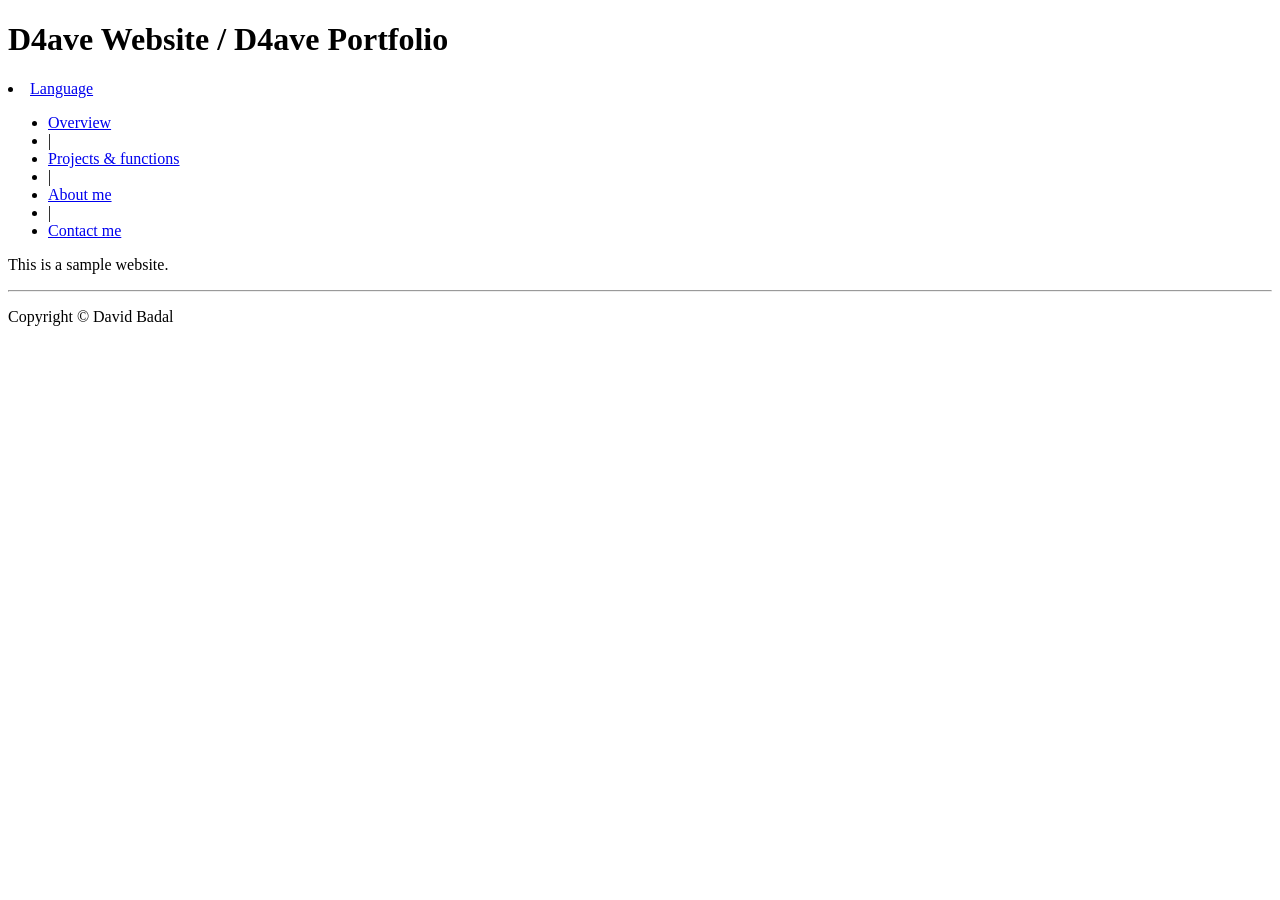
==== index.html @ 88683d94 "update update 09/06/23" ====
<!DOCTYPE html>
<html>
<head>
  <title>D4ave Website</title>
  <!---->
  <link rel="stylesheet" type="text/css" href="css/style.css">

  <script>
    /*
//Safe copy
    document.addEventListener("DOMContentLoaded", function() {
      var currentlyDisplayed = null;
      document.querySelectorAll('.nav-link').forEach(function(link) {
        link.addEventListener('click', function() {
          document.querySelectorAll('.nav-link').forEach(function(link) {
            link.classList.remove('selected');
          });
          link.classList.add('selected');
        });
      });
//safe copy
      */

/*
//////////// It half works
document.addEventListener("DOMContentLoaded", function() {
      var currentlyDisplayed = null;
      document.querySelectorAll('.nav-link').forEach(function(link) {
        link.addEventListener('click', function() {
          document.querySelectorAll('.nav-link').forEach(function(link) {
            link.classList.remove('selected');
          });
          link.classList.add('selected');
            link.addEventListener('click', function() {
            document.querySelectorAll('.nav-link').forEach(function(link) {
              link.classList.remove('selected');
                link.addEventListener('click', function() {
                  document.querySelectorAll('.nav-link').forEach(function(link) {
                    link.classList.remove('selected');
                  });
                  link.classList.add('selected');
                });
            });
          });
        });
      });
////////// It half works
*/


///////////////It's gonna work right?
document.addEventListener("DOMContentLoaded", function() {
      var currentlyDisplayed = null;
      document.querySelectorAll('.nav-link').forEach(function(link) {
        link.addEventListener('click', function() {
          document.querySelectorAll('.nav-link').forEach(function(link) {
            link.classList.remove('selected');
          });
          link.classList.add('selected');
            link.addEventListener('click', function() {
            document.querySelectorAll('.nav-link').forEach(function(link) {
              link.classList.remove('selected');
                link.addEventListener('click', function() {
                  document.querySelectorAll('.nav-link').forEach(function(link) {
                    link.classList.remove('selected');
                  });
                  link.classList.add('selected');
                    link.addEventListener('click', function() {
                    document.querySelectorAll('.nav-link').forEach(function(link) {
                      link.classList.remove('selected');
                        link.addEventListener('click', function() {
                          document.querySelectorAll('.nav-link').forEach(function(link) {
                            link.classList.remove('selected');
                              link.addEventListener('click', function() {
                                document.querySelectorAll('.nav-link').forEach(function(link) {
                                  link.classList.remove('selected');
                                });
                                //link.classList.add('selected');
                              });
                          });
                        });
                    });
                  });
              });
            });
          });
        });
      });
///////////////It's gonna work right?


      document.getElementById("language-link").addEventListener("click", function(event) {
        event.preventDefault();
        if (currentlyDisplayed === "language") {
          document.getElementById("language").style.display = "none";
          currentlyDisplayed = null;
        } else {
          document.getElementById("language").style.display = "block";
          /*
          document.getElementById("overview").style.display = "none";
          document.getElementById("projects").style.display = "none";
          document.getElementById("about").style.display = "none";
          document.getElementById("contact").style.display = "none";
          */
          currentlyDisplayed = "language";
        }
      });
      document.getElementById("overview-link").addEventListener("click", function(event) {
        event.preventDefault();
        if (currentlyDisplayed === "overview") {
          document.getElementById("overview").style.display = "none";
          currentlyDisplayed = null;
        } else {
          document.getElementById("language").style.display = "none";
          document.getElementById("overview").style.display = "block";
          document.getElementById("projects").style.display = "none";
          document.getElementById("about").style.display = "none";
          document.getElementById("contact").style.display = "none";
          currentlyDisplayed = "overview";
        }
      });
      document.getElementById("projects-link").addEventListener("click", function(event) {
        event.preventDefault();
        if (currentlyDisplayed === "projects") {
          document.getElementById("projects").style.display = "none";
          currentlyDisplayed = null;
        } else {
          document.getElementById("language").style.display = "none";
          document.getElementById("overview").style.display = "none";
          document.getElementById("projects").style.display = "block";
          document.getElementById("about").style.display = "none";
          document.getElementById("contact").style.display = "none";
          currentlyDisplayed = "projects";
        }
      });
      document.getElementById("about-link").addEventListener("click", function(event) {
        event.preventDefault();
        if (currentlyDisplayed === "about") {
          document.getElementById("about").style.display = "none";
          currentlyDisplayed = null;
        } else {
          document.getElementById("language").style.display = "none";
          document.getElementById("overview").style.display = "none";
          document.getElementById("projects").style.display = "none";
          document.getElementById("about").style.display = "block";
          document.getElementById("contact").style.display = "none";
          currentlyDisplayed = "about";
        }
      });
      document.getElementById("contact-link").addEventListener("click", function(event) {
        event.preventDefault();
        if (currentlyDisplayed === "contact") {
          document.getElementById("contact").style.display = "none";
          currentlyDisplayed = null;
        } else {
          document.getElementById("language").style.display = "none";
          document.getElementById("overview").style.display = "none";
          document.getElementById("projects").style.display = "none";
          document.getElementById("about").style.display = "none";
          document.getElementById("contact").style.display = "block";
          currentlyDisplayed = "contact";
        }
      });
    });
  </script>
</head>
<body>
  <header>
    <h1>D4ave Website / D4ave Portfolio</h1>
  </header>
  <p></p>
  <nav>
    <li><a href="#language" id="language-link" class="nav-link">Language</a></li>
    <ul>
      <li><a href="#overview" id="overview-link" class="nav-link" >Overview</a></li>
      <li>|</li>
      <li><a href="#projects" id="projects-link" class="nav-link" >Projects & functions</a></li>
      <li>|</li>
      <li><a href="#about" id="about-link" class="nav-link" >About me</a></li>
      <li>|</li>
      <li><a href="#contact" id="contact-link" class="nav-link" >Contact me</a></li>
    </ul>
  </nav>
  <main>
    <section id="language" style="display: none;">
      <div id="google_translate_element"></div>
      <script type="text/javascript">
        function googleTranslateElementInit() {
            new google.translate.TranslateElement(
                {pageLanguage: 'en'},
                'google_translate_element'
            );
        }
      </script>
      <script type="text/javascript" src="https://translate.google.com/translate_a/element.js?cb=googleTranslateElementInit"></script>
      <!--<p>
        You can translate the content of this
        page by selecting a language in the
        select box.
      </p>-->
    </section>
    <section id="overview" style="display: none;">
      <h2>Overview</h2>
      <p>Welcome to my website! Here is where i'm gonna upload my projects</p>
    </section>
    <section id="projects" style="display: none;">
      <h2>Projects & functions</h2>
      <p>Here are going to be all my projects</p>
      <p>And all my functions</p>
      <p><strong>(null/NaN/empty/""/ /)</strong></p>
      <a href="projects/">All my projects</a>
    </section>
    <section id="about" style="display: none;">
      <h2>About me</h2>
      <p>I am David Badal Beltran</p>
      <p>I'm learning Information technology.</p>
    </section>
    <section id="contact" style="display: none;">
      <h2>Contact me</h2>
      <p>If you are interested in contact me, you can contact by email at random@mail.com or by phone at 555-555-5555.</p>
    </section>
  </main>
  <p id="message">This is a sample website.</p>
  <footer>
    <hr />
    <p>Copyright &copy; David Badal</p>
  </footer>
</body>
</html>
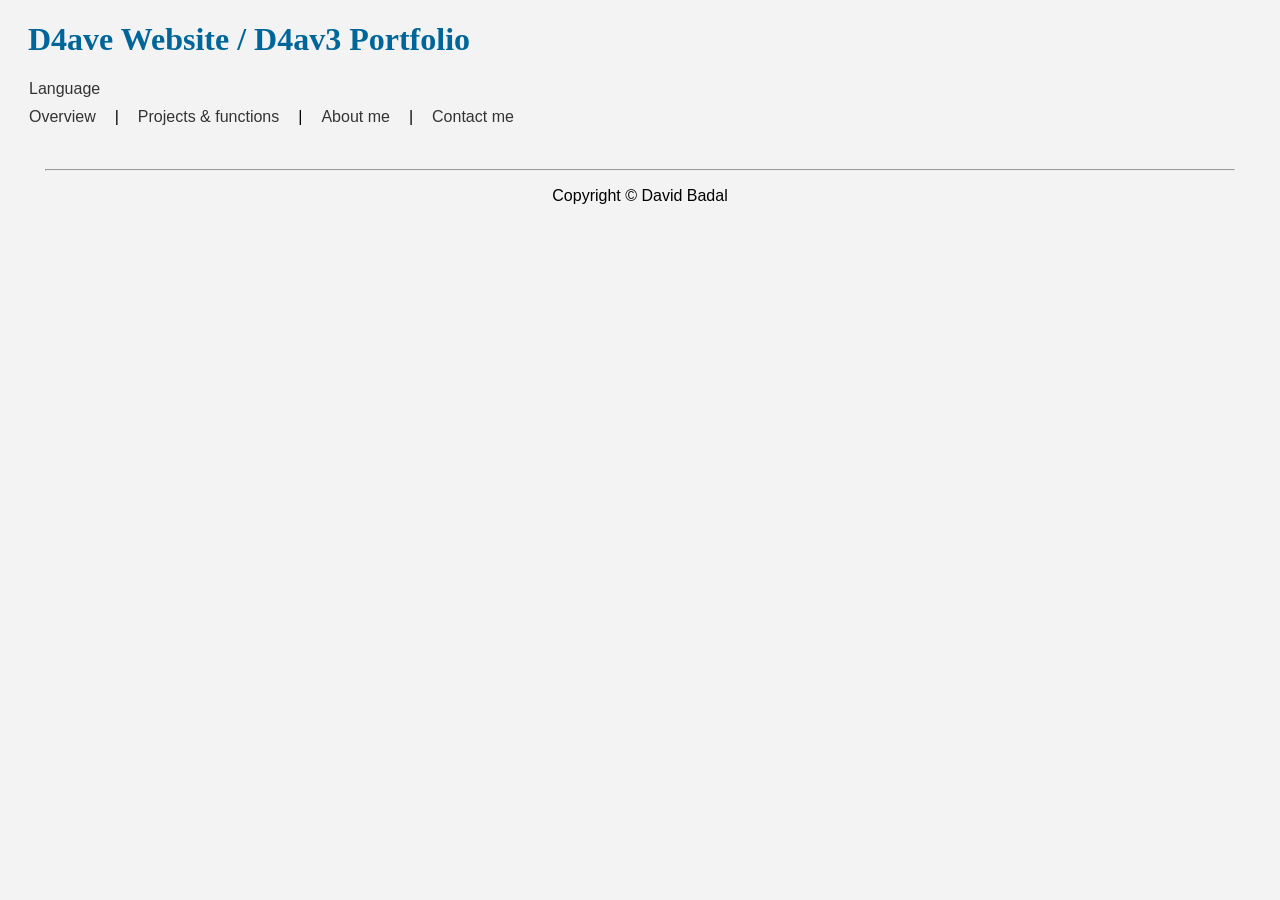
==== commit 34dbb3e6: "update page AW" ====
--- a/index.html
+++ b/index.html
@@ -1,55 +1,15 @@
 <!DOCTYPE html>
 <html>
 <head>
-  <title>D4ave Website</title>
+  <title>D4av3 Website</title>
   <!---->
   <link rel="stylesheet" type="text/css" href="css/style.css">
 
+
   <script>
-    /*
-//Safe copy
-    document.addEventListener("DOMContentLoaded", function() {
-      var currentlyDisplayed = null;
-      document.querySelectorAll('.nav-link').forEach(function(link) {
-        link.addEventListener('click', function() {
-          document.querySelectorAll('.nav-link').forEach(function(link) {
-            link.classList.remove('selected');
-          });
-          link.classList.add('selected');
-        });
-      });
-//safe copy
-      */
-
-/*
-//////////// It half works
-document.addEventListener("DOMContentLoaded", function() {
-      var currentlyDisplayed = null;
-      document.querySelectorAll('.nav-link').forEach(function(link) {
-        link.addEventListener('click', function() {
-          document.querySelectorAll('.nav-link').forEach(function(link) {
-            link.classList.remove('selected');
-          });
-          link.classList.add('selected');
-            link.addEventListener('click', function() {
-            document.querySelectorAll('.nav-link').forEach(function(link) {
-              link.classList.remove('selected');
-                link.addEventListener('click', function() {
-                  document.querySelectorAll('.nav-link').forEach(function(link) {
-                    link.classList.remove('selected');
-                  });
-                  link.classList.add('selected');
-                });
-            });
-          });
-        });
-      });
-////////// It half works
-*/
-
 
 ///////////////It's gonna work right?
-document.addEventListener("DOMContentLoaded", function() {
+    document.addEventListener("DOMContentLoaded", function() {
       var currentlyDisplayed = null;
       document.querySelectorAll('.nav-link').forEach(function(link) {
         link.addEventListener('click', function() {
@@ -166,7 +126,7 @@
 </head>
 <body>
   <header>
-    <h1>D4ave Website / D4ave Portfolio</h1>
+    <h1>D4ave Website / D4av3 Portfolio</h1>
   </header>
   <p></p>
   <nav>
@@ -202,28 +162,37 @@
     <section id="overview" style="display: none;">
       <h2>Overview</h2>
       <p>Welcome to my website! Here is where i'm gonna upload my projects</p>
+      <img src="images&videos/programar.gif" alt="Programar">
+      <video width="500px" height="300px" controls="controls">
+        <source src="images&videos/programing.mp4" type="video/mp4" />
+        Video can't be showed
+      </video>
     </section>
     <section id="projects" style="display: none;">
       <h2>Projects & functions</h2>
-      <p>Here are going to be all my projects</p>
+      <p></p><strong><a href="projects/index.html">Here</a></strong>
+      are going to be all my projects</p>
       <p>And all my functions</p>
-      <p><strong>(null/NaN/empty/""/ /)</strong></p>
-      <a href="projects/">All my projects</a>
     </section>
     <section id="about" style="display: none;">
       <h2>About me</h2>
-      <p>I am David Badal Beltran</p>
-      <p>I'm learning Information technology.</p>
+      <div id="columns">
+        <li>My name is David Badal Beltran</li>
+        <li>I'm a Web programmer</li>
+        <li>I have a Higher Degree in Web Applications</li>
+        <li>I </li>
+      </div>
     </section>
     <section id="contact" style="display: none;">
       <h2>Contact me</h2>
       <p>If you are interested in contact me, you can contact by email at random@mail.com or by phone at 555-555-5555.</p>
+      <p>Github: <a href="https://github.com/d4av3">https://github.com/d4av3</a> </p>
     </section>
   </main>
-  <p id="message">This is a sample website.</p>
   <footer>
     <hr />
     <p>Copyright &copy; David Badal</p>
+    
   </footer>
 </body>
 </html>
--- a/css/style.css
+++ b/css/style.css
@@ -0,0 +1,83 @@
+body {
+  font-family: Arial, sans-serif;
+  background-color: #f3f3f3;
+  margin: 20px;
+}
+
+
+h1 {
+  color: #006699;
+  margin-left: 8px;
+  font-family: 'Permanent Marker', cursive;
+}
+
+nav ul {
+  list-style: none;
+  margin: 0;
+  padding: 0;
+  display: flex;
+}
+
+nav li {
+  margin: 0 10px 0px 9px;
+  /*border-top: 2px solid red; */
+  display: flex;
+  margin-bottom: 10px;
+}
+
+nav a {
+  color: #333;
+  text-decoration: none;
+}
+
+section {
+  margin: 20px;
+  padding: 20px;
+  background-color: #fff;
+  box-shadow: 0 2px 4px rgba(0, 0, 0, 0.1);
+}
+
+footer {
+  text-align: center;
+  margin: 20px;
+  padding: 5px;
+}
+
+.nav-link.selected {
+  color: #006699;
+  font-weight: bold;
+  border-bottom: 2px solid #006699 ;
+}
+
+#language {
+  border: 2px solid #006699 ;
+  background-color: #ddffff;
+  margin-right: 250px;
+}
+
+
+nav a:hover {
+  color: #006699;
+  /*background-image: linear-gradient(to right, #49c1fd, #49c1fd, White, White, White);*/
+  background: linear-gradient(-45deg, White, White, #23a6d5, #006699, #23a6d5, White, White);
+	background-size: 1000% 400%;
+	animation: gradient 5s ease infinite;
+}
+
+@keyframes gradient {
+	0% {
+		background-position: 0% 50%;
+	}
+	50% {
+		background-position: 100% 50%;
+	}
+	100% {
+		background-position: 0% 50%;
+	}
+}
+
+#columns{
+  column-count:2;
+  column-gap:50%;
+  column-rule:4px dotted black;
+}
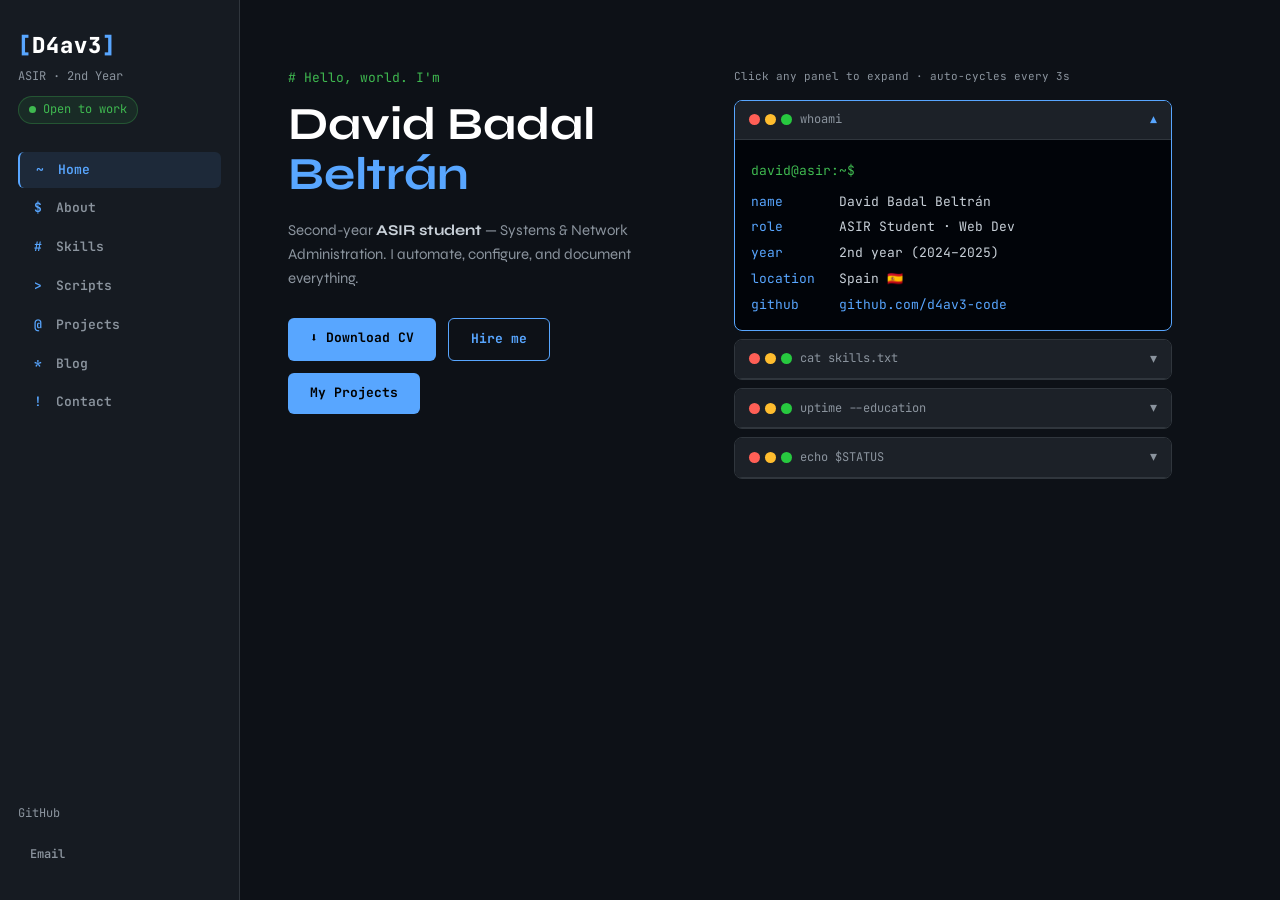
==== commit 5136ce43: "transfer from d4av3-code to d4av3 transfer from d4av3-code to d4av3" ====
--- a/index.html
+++ b/index.html
@@ -1,198 +1,316 @@
 <!DOCTYPE html>
-<html>
+<html lang="en">
 <head>
-  <title>D4av3 Website</title>
-  <!---->
-  <link rel="stylesheet" type="text/css" href="css/style.css">
-
-
-  <script>
-
-///////////////It's gonna work right?
-    document.addEventListener("DOMContentLoaded", function() {
-      var currentlyDisplayed = null;
-      document.querySelectorAll('.nav-link').forEach(function(link) {
-        link.addEventListener('click', function() {
-          document.querySelectorAll('.nav-link').forEach(function(link) {
-            link.classList.remove('selected');
-          });
-          link.classList.add('selected');
-            link.addEventListener('click', function() {
-            document.querySelectorAll('.nav-link').forEach(function(link) {
-              link.classList.remove('selected');
-                link.addEventListener('click', function() {
-                  document.querySelectorAll('.nav-link').forEach(function(link) {
-                    link.classList.remove('selected');
-                  });
-                  link.classList.add('selected');
-                    link.addEventListener('click', function() {
-                    document.querySelectorAll('.nav-link').forEach(function(link) {
-                      link.classList.remove('selected');
-                        link.addEventListener('click', function() {
-                          document.querySelectorAll('.nav-link').forEach(function(link) {
-                            link.classList.remove('selected');
-                              link.addEventListener('click', function() {
-                                document.querySelectorAll('.nav-link').forEach(function(link) {
-                                  link.classList.remove('selected');
-                                });
-                                //link.classList.add('selected');
-                              });
-                          });
-                        });
-                    });
-                  });
-              });
-            });
-          });
-        });
-      });
-///////////////It's gonna work right?
-
-
-      document.getElementById("language-link").addEventListener("click", function(event) {
-        event.preventDefault();
-        if (currentlyDisplayed === "language") {
-          document.getElementById("language").style.display = "none";
-          currentlyDisplayed = null;
-        } else {
-          document.getElementById("language").style.display = "block";
-          /*
-          document.getElementById("overview").style.display = "none";
-          document.getElementById("projects").style.display = "none";
-          document.getElementById("about").style.display = "none";
-          document.getElementById("contact").style.display = "none";
-          */
-          currentlyDisplayed = "language";
-        }
-      });
-      document.getElementById("overview-link").addEventListener("click", function(event) {
-        event.preventDefault();
-        if (currentlyDisplayed === "overview") {
-          document.getElementById("overview").style.display = "none";
-          currentlyDisplayed = null;
-        } else {
-          document.getElementById("language").style.display = "none";
-          document.getElementById("overview").style.display = "block";
-          document.getElementById("projects").style.display = "none";
-          document.getElementById("about").style.display = "none";
-          document.getElementById("contact").style.display = "none";
-          currentlyDisplayed = "overview";
-        }
-      });
-      document.getElementById("projects-link").addEventListener("click", function(event) {
-        event.preventDefault();
-        if (currentlyDisplayed === "projects") {
-          document.getElementById("projects").style.display = "none";
-          currentlyDisplayed = null;
-        } else {
-          document.getElementById("language").style.display = "none";
-          document.getElementById("overview").style.display = "none";
-          document.getElementById("projects").style.display = "block";
-          document.getElementById("about").style.display = "none";
-          document.getElementById("contact").style.display = "none";
-          currentlyDisplayed = "projects";
-        }
-      });
-      document.getElementById("about-link").addEventListener("click", function(event) {
-        event.preventDefault();
-        if (currentlyDisplayed === "about") {
-          document.getElementById("about").style.display = "none";
-          currentlyDisplayed = null;
-        } else {
-          document.getElementById("language").style.display = "none";
-          document.getElementById("overview").style.display = "none";
-          document.getElementById("projects").style.display = "none";
-          document.getElementById("about").style.display = "block";
-          document.getElementById("contact").style.display = "none";
-          currentlyDisplayed = "about";
-        }
-      });
-      document.getElementById("contact-link").addEventListener("click", function(event) {
-        event.preventDefault();
-        if (currentlyDisplayed === "contact") {
-          document.getElementById("contact").style.display = "none";
-          currentlyDisplayed = null;
-        } else {
-          document.getElementById("language").style.display = "none";
-          document.getElementById("overview").style.display = "none";
-          document.getElementById("projects").style.display = "none";
-          document.getElementById("about").style.display = "none";
-          document.getElementById("contact").style.display = "block";
-          currentlyDisplayed = "contact";
-        }
-      });
-    });
-  </script>
+  <meta charset="UTF-8">
+  <meta name="viewport" content="width=device-width, initial-scale=1.0">
+  <title>D4av3 | ASIR Student &amp; Sysadmin</title>
+  <link rel="stylesheet" href="/css/main-style.css">
+  <link rel="preconnect" href="https://fonts.googleapis.com">
+  <link href="https://fonts.googleapis.com/css2?family=JetBrains+Mono:wght@400;600;700;800&family=Syne:wght@400;600;700&display=swap" rel="stylesheet">
 </head>
 <body>
-  <header>
-    <h1>D4ave Website / D4av3 Portfolio</h1>
-  </header>
-  <p></p>
-  <nav>
-    <li><a href="#language" id="language-link" class="nav-link">Language</a></li>
-    <ul>
-      <li><a href="#overview" id="overview-link" class="nav-link" >Overview</a></li>
-      <li>|</li>
-      <li><a href="#projects" id="projects-link" class="nav-link" >Projects & functions</a></li>
-      <li>|</li>
-      <li><a href="#about" id="about-link" class="nav-link" >About me</a></li>
-      <li>|</li>
-      <li><a href="#contact" id="contact-link" class="nav-link" >Contact me</a></li>
-    </ul>
-  </nav>
-  <main>
-    <section id="language" style="display: none;">
-      <div id="google_translate_element"></div>
-      <script type="text/javascript">
-        function googleTranslateElementInit() {
-            new google.translate.TranslateElement(
-                {pageLanguage: 'en'},
-                'google_translate_element'
-            );
-        }
-      </script>
-      <script type="text/javascript" src="https://translate.google.com/translate_a/element.js?cb=googleTranslateElementInit"></script>
-      <!--<p>
-        You can translate the content of this
-        page by selecting a language in the
-        select box.
-      </p>-->
-    </section>
-    <section id="overview" style="display: none;">
-      <h2>Overview</h2>
-      <p>Welcome to my website! Here is where i'm gonna upload my projects</p>
-      <img src="images&videos/programar.gif" alt="Programar">
-      <video width="500px" height="300px" controls="controls">
-        <source src="images&videos/programing.mp4" type="video/mp4" />
-        Video can't be showed
-      </video>
-    </section>
-    <section id="projects" style="display: none;">
-      <h2>Projects & functions</h2>
-      <p></p><strong><a href="projects/index.html">Here</a></strong>
-      are going to be all my projects</p>
-      <p>And all my functions</p>
-    </section>
-    <section id="about" style="display: none;">
-      <h2>About me</h2>
-      <div id="columns">
-        <li>My name is David Badal Beltran</li>
-        <li>I'm a Web programmer</li>
-        <li>I have a Higher Degree in Web Applications</li>
-        <li>I </li>
-      </div>
-    </section>
-    <section id="contact" style="display: none;">
-      <h2>Contact me</h2>
-      <p>If you are interested in contact me, you can contact by email at random@mail.com or by phone at 555-555-5555.</p>
-      <p>Github: <a href="https://github.com/d4av3">https://github.com/d4av3</a> </p>
-    </section>
+
+  <aside class="sidebar" id="sidebar">
+    <div class="sidebar-header">
+      <div class="logo"><span class="lb">[</span>D4av3<span class="lb">]</span></div>
+      <p class="tagline">ASIR · 2nd Year</p>
+      <div class="status-badge"><span class="sdot"></span>Open to work</div>
+    </div>
+    <nav class="nav">
+      <a class="nav-link active" data-section="home">   <span class="ni">~</span>Home</a>
+      <a class="nav-link"        data-section="about">  <span class="ni">$</span>About</a>
+      <a class="nav-link"        data-section="skills"> <span class="ni">#</span>Skills</a>
+      <a class="nav-link"        data-section="scripts"><span class="ni">&gt;</span>Scripts</a>
+      <a class="nav-link"        data-section="projects"><span class="ni">@</span>Projects</a>
+      <a class="nav-link"        data-section="blog">   <span class="ni">*</span>Blog</a>
+      <a class="nav-link"        data-section="contact"><span class="ni">!</span>Contact</a>
+    </nav>
+    <div class="sidebar-footer">
+      <a href="https://github.com/d4av3" target="_blank" class="social-link">GitHub</a>
+      <a class="social-link nav-link" data-section="contact" style="cursor:pointer">Email</a>
+    </div>
+  </aside>
+
+  <button class="hamburger" id="hamburger" aria-label="Menu">
+    <span></span><span></span><span></span>
+  </button>
+
+  <main class="main-content">
+
+    <!-- HOME -->
+    <section id="home" class="section active">
+      <div class="hero">
+        <div class="hero-text">
+          <p class="hero-pre"># Hello, world. I'm</p>
+          <h1 class="hero-name">David Badal<br><span class="accent">Beltrán</span></h1>
+          <p class="hero-desc">
+            Second-year <strong>ASIR student</strong> — Systems &amp; Network Administration.
+            I automate, configure, and document everything.
+          </p>
+          <div class="hero-cta">
+            <a href="cv/cv-david-badal.pdf" class="btn btn-primary" download>⬇ Download CV</a>
+            <a class="btn btn-outline nav-trigger" data-section="contact">Hire me</a><p></p>
+            <div></div>
+            <a href="#projects" class="btn btn-primary">My Projects</a>
+          </div>
+        </div>
+
+        <div class="terminals-wrap">
+          <p class="terminals-hint">Click any panel to expand · auto-cycles every 3s</p>
+          <div class="terminals" id="terminals">
+
+            <div class="term-panel" data-index="0">
+              <div class="term-bar">
+                <div class="term-dots"><span class="td red"></span><span class="td yel"></span><span class="td grn"></span></div>
+                <span class="term-title">whoami</span>
+                <span class="term-chevron">▾</span>
+              </div>
+              <div class="term-body">
+                <div class="term-prompt"><span class="tp">david@asir:~$</span> <span class="tc">whoami</span></div>
+                <div class="term-output" id="tout-0">
+                  <div class="to"><span class="tk">name    </span><span class="tv">David Badal Beltrán</span></div>
+                  <div class="to"><span class="tk">role    </span><span class="tv">ASIR Student · Web Dev</span></div>
+                  <div class="to"><span class="tk">year    </span><span class="tv">2nd year (2024–2025)</span></div>
+                  <div class="to"><span class="tk">location</span><span class="tv">Spain 🇪🇸</span></div>
+                  <div class="to"><span class="tk">github  </span><span class="tv"><a href="https://github.com/d4av3-code" target="_blank">github.com/d4av3-code</a></span></div>
+                </div>
+              </div>
+            </div>
+
+            <div class="term-panel" data-index="1">
+              <div class="term-bar">
+                <div class="term-dots"><span class="td red"></span><span class="td yel"></span><span class="td grn"></span></div>
+                <span class="term-title">cat skills.txt</span>
+                <span class="term-chevron">▾</span>
+              </div>
+              <div class="term-body">
+                <div class="term-prompt"><span class="tp">david@asir:~$</span> <span class="tc">cat skills.txt</span></div>
+                <div class="term-output" id="tout-1">
+                  <div class="to"><span class="tk2">[sys] </span>Linux · Windows Server · Active Directory</div>
+                  <div class="to"><span class="tk2">[net] </span>TCP/IP · VLANs · DNS · DHCP · Wireshark</div>
+                  <div class="to"><span class="tk2">[code]</span>Bash · PowerShell · Python · HTML/CSS/JS</div>
+                  <div class="to"><span class="tk2">[srv] </span>Apache · Nginx · MySQL · VirtualBox</div>
+                  <div class="to"><span class="tk2">[vcs] </span>Git · GitHub</div>
+                </div>
+              </div>
+            </div>
+
+            <div class="term-panel" data-index="2">
+              <div class="term-bar">
+                <div class="term-dots"><span class="td red"></span><span class="td yel"></span><span class="td grn"></span></div>
+                <span class="term-title">uptime --education</span>
+                <span class="term-chevron">▾</span>
+              </div>
+              <div class="term-body">
+                <div class="term-prompt"><span class="tp">david@asir:~$</span> <span class="tc">uptime --education</span></div>
+                <div class="term-output" id="tout-2">
+                  <div class="to"><span class="tg">●</span> ASIR 2nd Year <span class="td2">2024 → now</span></div>
+                  <div class="to tindent">OS admin, networking, scripting, DBs, security</div>
+                  <div class="to"><span class="tg">✓</span> ASIR 1st Year <span class="td2">2023 → 2024</span></div>
+                  <div class="to tindent">Hardware, Linux basics, bash, basic networking</div>
+                  <div class="to"><span class="tg">✓</span> DAW (Web Dev) <span class="td2">prev. experience</span></div>
+                  <div class="to tindent">HTML, CSS, JS, PHP — portfolio &amp; games</div>
+                </div>
+              </div>
+            </div>
+
+            <div class="term-panel" data-index="3">
+              <div class="term-bar">
+                <div class="term-dots"><span class="td red"></span><span class="td yel"></span><span class="td grn"></span></div>
+                <span class="term-title">echo $STATUS</span>
+                <span class="term-chevron">▾</span>
+              </div>
+              <div class="term-body">
+                <div class="term-prompt"><span class="tp">david@asir:~$</span> <span class="tc">echo $STATUS</span></div>
+                <div class="term-output" id="tout-3">
+                  <div class="to tg">🟢 Open to internships &amp; junior positions</div>
+                  <div class="to"><span class="tk">availability</span><span class="tv">part-time / FCT practices</span></div>
+                  <div class="to"><span class="tk">preference  </span><span class="tv">sysadmin · networks · devops</span></div>
+                  <div class="to"><span class="tk">cv          </span><span class="tv"><a href="cv/cv-david-badal.pdf" download>download PDF ↓</a></span></div>
+                </div>
+              </div>
+            </div>
+
+          </div>
+        </div>
+      </div>
+    </section>
+
+    <!-- ABOUT -->
+    <section id="about" class="section">
+      <div class="section-header">
+        <h2 class="section-title"><span class="accent">$</span> cat about.txt</h2>
+      </div>
+      <div class="about-grid">
+        <div class="about-card">
+          <h3>Who am I?</h3>
+          <p>I'm David, a second-year ASIR student (Administración de Sistemas Informáticos en Red). Passionate about Linux, networking, automation and web development.</p>
+          <p>I enjoy writing scripts that solve real problems and setting up servers from scratch. Every script on this site is something I actually wrote and used.</p>
+        </div>
+        <div class="about-card">
+          <h3>Education</h3>
+          <div class="timeline">
+            <div class="tl-item">
+              <span class="tl-year">2024–Now</span>
+              <div><strong>ASIR – 2nd Year</strong><p>Linux, Windows Server, networking, scripting, databases, security.</p></div>
+            </div>
+            <div class="tl-item">
+              <span class="tl-year">2023–2024</span>
+              <div><strong>ASIR – 1st Year</strong><p>OS installation, hardware, bash scripting, basic networking.</p></div>
+            </div>
+          </div>
+        </div>
+        <div class="about-card">
+          <h3>Currently learning</h3>
+          <ul class="checklist">
+            <li class="done">Linux server administration</li>
+            <li class="done">Windows Server &amp; Active Directory</li>
+            <li class="done">Bash &amp; PowerShell scripting</li>
+            <li class="done">Networking (TCP/IP, VLANs, routing)</li>
+            <li class="wip">Docker &amp; virtualisation</li>
+            <li class="wip">Cloud basics (AWS/Azure)</li>
+          </ul>
+        </div>
+        <div class="about-card">
+          <h3>Languages</h3>
+          <div class="lang-list">
+            <div class="lang-item"><span>Spanish</span><span class="ll native">Native</span></div>
+            <div class="lang-item"><span>English</span><span class="ll b2">B2</span></div>
+          </div>
+        </div>
+      </div>
+    </section>
+
+    <!-- SKILLS -->
+    <section id="skills" class="section">
+      <div class="section-header">
+        <h2 class="section-title"><span class="accent">#</span> skills --list</h2>
+        <p class="section-sub">Click a coding language tag to jump to Scripts filtered by that language.</p>
+      </div>
+      <div class="skills-grid">
+        <div class="skill-group">
+          <h3>Operating Systems</h3>
+          <div class="skill-tags">
+            <span class="tag">Linux (Debian/Ubuntu)</span>
+            <span class="tag">Windows Server</span>
+            <span class="tag">CentOS</span>
+          </div>
+        </div>
+        <div class="skill-group">
+          <h3>Scripting &amp; Dev <span class="click-hint">↓ click to filter</span></h3>
+          <div class="skill-tags">
+            <span class="tag tag-lang" data-lang="bash">Bash</span>
+            <span class="tag tag-lang" data-lang="powershell">PowerShell</span>
+            <span class="tag tag-lang" data-lang="python">Python</span>
+            <span class="tag tag-lang" data-lang="js">JavaScript</span>
+            <span class="tag tag-lang" data-lang="html">HTML/CSS</span>
+          </div>
+        </div>
+        <div class="skill-group">
+          <h3>Networking</h3>
+          <div class="skill-tags">
+            <span class="tag">TCP/IP</span>
+            <span class="tag">DNS / DHCP</span>
+            <span class="tag">VLANs</span>
+            <span class="tag">Cisco (basic)</span>
+            <span class="tag">Wireshark</span>
+          </div>
+        </div>
+        <div class="skill-group">
+          <h3>Services &amp; Tools</h3>
+          <div class="skill-tags">
+            <span class="tag">Apache / Nginx</span>
+            <span class="tag">Active Directory</span>
+            <span class="tag">Git / GitHub</span>
+            <span class="tag">VirtualBox</span>
+            <span class="tag">MySQL</span>
+          </div>
+        </div>
+      </div>
+    </section>
+
+    <!-- SCRIPTS -->
+    <section id="scripts" class="section">
+      <div class="section-header">
+        <h2 class="section-title"><span class="accent">&gt;</span> ls ./scripts/</h2>
+        <p class="section-sub">Click a card to expand and read the code.</p>
+      </div>
+      <div class="filter-bar">
+        <span class="filter-label">filter:</span>
+        <button class="filter-btn active" data-filter="all">all</button>
+        <button class="filter-btn" data-filter="bash">bash</button>
+        <button class="filter-btn" data-filter="powershell">powershell</button>
+        <button class="filter-btn" data-filter="python">python</button>
+        <button class="filter-btn" data-filter="js">javascript</button>
+        <button class="filter-btn" data-filter="html">html/css</button>
+        <button class="filter-btn" data-filter="favorite">favorite</button>
+      </div>
+      <div class="scripts-list" id="scripts-list">
+        <div class="loading-msg">Loading scripts…</div>
+      </div>
+    </section>
+
+    <!-- PROJECTS -->
+    <section id="projects" class="section">
+      <div class="section-header">
+        <h2 class="section-title"><span class="accent">@</span> ls ./projects/</h2>
+        <p class="section-sub">Mini-projects and experiments.</p>
+      </div>
+      <div class="projects-grid" id="projects-grid">
+        <div class="loading-msg">Loading projects…</div>
+      </div>
+    </section>
+
+    <!-- BLOG -->
+    <section id="blog" class="section">
+      <div class="section-header">
+        <h2 class="section-title"><span class="accent">*</span> ls ./blog/</h2>
+        <p class="section-sub">Notes, guides and things I learn — mostly for other ASIR students.</p>
+      </div>
+      <div class="blog-grid" id="blog-grid">
+        <div class="loading-msg">Loading posts…</div>
+      </div>
+    </section>
+
+    <!-- CONTACT -->
+    <section id="contact" class="section">
+      <div class="section-header">
+        <h2 class="section-title"><span class="accent">!</span> contact --help</h2>
+      </div>
+      <div class="contact-grid">
+        <div class="contact-info">
+          <h3>Let's talk</h3>
+          <p>Looking for internships, FCT practices, or part-time sysadmin/junior work. Don't hesitate to reach out.</p>
+          <ul class="contact-list">
+            <li><span class="cl">Email</span><a href="mailto:badalbeltrandavid@gmail.com">badalbeltrandavid@gmail.com</a></li>
+            <li><span class="cl">GitHub</span><a href="https://github.com/d4av3" target="_blank">github.com/d4av3</a></li>
+            <li><span class="cl">Location</span><span>Spain 🇪🇸</span></li>
+          </ul>
+          <a href="cv/cv-david-badal.pdf" class="btn btn-primary" download>⬇ Download CV</a>
+        </div>
+        <div class="contact-form-wrap">
+          <form class="contact-form" id="contact-form">
+            <div class="form-group">
+              <label for="c-name">Name</label>
+              <input type="text" id="c-name" placeholder="Your name" required>
+            </div>
+            <div class="form-group">
+              <label for="c-email">Email</label>
+              <input type="email" id="c-email" placeholder="you@email.com" required>
+            </div>
+            <div class="form-group">
+              <label for="c-msg">Message</label>
+              <textarea id="c-msg" rows="5" placeholder="Hi David…" required></textarea>
+            </div>
+            <button type="submit" class="btn btn-primary">Send message</button>
+            <p id="form-feedback" class="form-feedback"></p>
+          </form>
+        </div>
+      </div>
+    </section>
+
   </main>
-  <footer>
-    <hr />
-    <p>Copyright &copy; David Badal</p>
-    
-  </footer>
+
+  <script src="js/main.js"></script>
 </body>
 </html>
--- a/css/main-style.css
+++ b/css/main-style.css
@@ -0,0 +1,749 @@
+/* ================================
+   D4av3 Portfolio — style.css
+   ================================ */
+
+:root {
+  --bg:       #0d1117;
+  --bg2:      #161b22;
+  --bg3:      #1c2128;
+  --bg4:      #21262d;
+  --border:   #30363d;
+  --text:     #c9d1d9;
+  --dim:      #8b949e;
+  --accent:   #58a6ff;
+  --green:    #3fb950;
+  --yellow:   #d29922;
+  --red:      #f85149;
+  --sw:       240px;       /* sidebar width */
+  --mono:     'JetBrains Mono', 'Courier New', monospace;
+  --sans:     'Syne', sans-serif;
+  --radius:   8px;
+}
+
+*, *::before, *::after { box-sizing: border-box; margin: 0; padding: 0; }
+html { scroll-behavior: smooth; }
+
+body {
+  background: var(--bg);
+  color: var(--text);
+  font-family: var(--sans);
+  font-size: 15px;
+  line-height: 1.6;
+  display: flex;
+  min-height: 100vh;
+}
+
+/* ────────────────────────────────
+   SIDEBAR
+   ──────────────────────────────── */
+.sidebar {
+  width: var(--sw);
+  min-height: 100vh;
+  background: var(--bg2);
+  border-right: 1px solid var(--border);
+  padding: 28px 18px;
+  display: flex;
+  flex-direction: column;
+  gap: 28px;
+  position: fixed;
+  top: 0; left: 0;
+  z-index: 100;
+  transition: transform .3s ease;
+}
+
+.logo {
+  font-family: var(--mono);
+  font-size: 22px;
+  font-weight: 800;
+  color: #fff;
+  letter-spacing: 1px;
+}
+.lb { color: var(--accent); }
+.tagline { font-size: 12px; color: var(--dim); margin-top: 4px; font-family: var(--mono); }
+
+.status-badge {
+  display: inline-flex;
+  align-items: center;
+  gap: 7px;
+  font-size: 12px;
+  color: var(--green);
+  background: rgba(63,185,80,.1);
+  border: 1px solid rgba(63,185,80,.3);
+  padding: 3px 10px;
+  border-radius: 20px;
+  margin-top: 10px;
+  width: fit-content;
+  font-family: var(--mono);
+}
+.sdot {
+  width: 7px; height: 7px;
+  border-radius: 50%;
+  background: var(--green);
+  animation: pulse 2s ease-in-out infinite;
+}
+@keyframes pulse { 0%,100%{opacity:1} 50%{opacity:.3} }
+
+.nav { display: flex; flex-direction: column; gap: 2px; }
+.nav-link {
+  display: flex;
+  align-items: center;
+  gap: 10px;
+  padding: 8px 12px;
+  border-radius: 6px;
+  color: var(--dim);
+  text-decoration: none;
+  font-family: var(--mono);
+  font-size: 13px;
+  font-weight: 600;
+  transition: all .15s;
+  cursor: pointer;
+  border: none;
+  background: none;
+  width: 100%;
+  text-align: left;
+}
+.nav-link:hover  { background: var(--bg3); color: var(--text); }
+.nav-link.active { background: rgba(88,166,255,.1); color: var(--accent); border-left: 2px solid var(--accent); }
+.ni { color: var(--accent); width: 16px; text-align: center; flex-shrink: 0; }
+
+.sidebar-footer { margin-top: auto; display: flex; gap: 14px; flex-wrap: wrap; }
+.social-link { font-size: 12px; color: var(--dim); text-decoration: none; font-family: var(--mono); }
+.social-link:hover { color: var(--accent); }
+
+.hamburger {
+  display: none;
+  position: fixed;
+  top: 14px; left: 14px;
+  z-index: 200;
+  background: var(--bg2);
+  border: 1px solid var(--border);
+  border-radius: 6px;
+  padding: 8px 10px;
+  cursor: pointer;
+  flex-direction: column;
+  gap: 4px;
+}
+.hamburger span { display: block; width: 18px; height: 2px; background: var(--text); border-radius: 2px; }
+
+/* ────────────────────────────────
+   MAIN / SECTIONS
+   ──────────────────────────────── */
+.main-content { margin-left: var(--sw); flex: 1; }
+
+.section {
+  display: none;
+  min-height: 100vh;
+  padding: 56px 48px;
+  max-width: 980px;
+  animation: fadeUp .3s ease;
+}
+.section.active { display: block; }
+
+@keyframes fadeUp {
+  from { opacity: 0; transform: translateY(12px); }
+  to   { opacity: 1; transform: translateY(0); }
+}
+
+.section-header { margin-bottom: 32px; border-bottom: 1px solid var(--border); padding-bottom: 14px; }
+.section-title  { font-family: var(--mono); font-size: 20px; color: #fff; font-weight: 700; }
+.section-sub    { color: var(--dim); font-size: 14px; margin-top: 6px; font-family: var(--mono); }
+.accent { color: var(--accent); }
+
+.loading-msg { font-family: var(--mono); color: var(--dim); font-size: 14px; padding: 20px 0; }
+
+/* ────────────────────────────────
+   HOME / HERO
+   ──────────────────────────────── */
+.hero {
+  display: grid;
+  grid-template-columns: 1fr 1.1fr;
+  gap: 48px;
+  align-items: start;
+  padding-top: 12px;
+}
+
+.hero-pre  { font-family: var(--mono); color: var(--green); font-size: 13px; margin-bottom: 10px; }
+.hero-name { font-size: 46px; font-weight: 700; color: #fff; line-height: 1.1; margin-bottom: 18px; }
+.hero-desc { color: var(--dim); font-size: 15px; max-width: 400px; margin-bottom: 28px; }
+.hero-desc strong { color: var(--text); }
+
+.hero-cta { display: flex; gap: 12px; flex-wrap: wrap; }
+
+/* BUTTONS */
+.btn {
+  display: inline-block;
+  padding: 10px 22px;
+  border-radius: 6px;
+  font-family: var(--mono);
+  font-size: 13px;
+  font-weight: 700;
+  text-decoration: none;
+  cursor: pointer;
+  border: none;
+  transition: all .15s;
+}
+.btn-primary { background: var(--accent); color: #000; }
+.btn-primary:hover { background: #79beff; transform: translateY(-1px); }
+.btn-outline  { background: transparent; color: var(--accent); border: 1px solid var(--accent); }
+.btn-outline:hover  { background: rgba(88,166,255,.1); }
+
+.return-button {
+    background-color: #3A3D42;
+    color: white;
+    font-size: 24px;
+    padding: 20px 40px;
+    border: none;
+    border-radius: 5px;
+    cursor: pointer;
+    transition: background-color 0.3s;
+    text-decoration: none; /* Removes the default blue underline from the link */
+    font-family: 'JetBrains Mono', 'Courier New', monospace;
+}
+.return-button:hover {
+    background-color: #575B61;
+}
+
+/* ────────────────────────────────
+   MULTI-TERMINAL
+   ──────────────────────────────── */
+.terminals-wrap { display: flex; flex-direction: column; gap: 10px; }
+.terminals-hint { font-family: var(--mono); font-size: 11px; color: var(--dim); margin-bottom: 4px; }
+
+.terminals { display: flex; flex-direction: column; gap: 8px; }
+
+.term-panel {
+  background: #010409;
+  border: 1px solid var(--border);
+  border-radius: var(--radius);
+  overflow: hidden;
+  transition: border-color .2s;
+}
+.term-panel:hover { border-color: var(--accent); }
+.term-panel.expanded { border-color: var(--accent); }
+
+.term-bar {
+  display: flex;
+  align-items: center;
+  gap: 8px;
+  padding: 8px 14px;
+  background: var(--bg3);
+  border-bottom: 1px solid var(--border);
+  cursor: pointer;
+  user-select: none;
+}
+.term-dots { display: flex; gap: 5px; }
+.td { width: 11px; height: 11px; border-radius: 50%; flex-shrink: 0; }
+.td.red { background: #ff5f56; }
+.td.yel { background: #ffbd2e; }
+.td.grn { background: #27c93f; }
+
+.term-title {
+  font-family: var(--mono);
+  font-size: 12px;
+  color: var(--dim);
+  flex: 1;
+}
+.term-chevron {
+  font-size: 14px;
+  color: var(--dim);
+  transition: transform .25s ease;
+  margin-left: auto;
+}
+.term-panel.expanded .term-chevron { transform: rotate(180deg); color: var(--accent); }
+
+.term-body {
+  font-family: var(--mono);
+  font-size: 13px;
+  padding: 0 16px;
+  max-height: 0;
+  overflow: hidden;
+  transition: max-height .35s ease, padding .35s ease;
+}
+.term-panel.expanded .term-body {
+  max-height: 400px;
+  padding: 14px 16px;
+}
+
+/* typing animation for the command */
+.term-prompt { margin-bottom: 10px; }
+.tp { color: var(--green); }
+.tc {
+  color: var(--text);
+  overflow: hidden;
+  white-space: nowrap;
+  display: inline-block;
+  width: 0;
+  transition: width 0s; /* overridden by JS */
+}
+.term-panel.expanded .tc { animation: none; } /* JS controls */
+
+/* terminal output lines */
+.term-output { display: flex; flex-direction: column; gap: 5px; }
+.to {
+  color: var(--dim);
+  opacity: 0;
+  transform: translateY(6px);
+  /* No transition by default — instant reset when panel collapses */
+  transition: none;
+}
+/* When expanded: turn transitions on and animate in */
+.term-panel.expanded .to {
+  opacity: 1;
+  transform: translateY(0);
+  transition: opacity .25s ease, transform .25s ease;
+}
+/* Stagger each line via transition-delay */
+.term-panel.expanded .to:nth-child(1) { transition-delay: .10s; }
+.term-panel.expanded .to:nth-child(2) { transition-delay: .22s; }
+.term-panel.expanded .to:nth-child(3) { transition-delay: .34s; }
+.term-panel.expanded .to:nth-child(4) { transition-delay: .46s; }
+.term-panel.expanded .to:nth-child(5) { transition-delay: .58s; }
+
+.tk  { color: var(--accent); display: inline-block; min-width: 88px; }
+.tv  { color: var(--text); }
+.tk2 { color: var(--yellow); display: inline-block; min-width: 52px; }
+.tg  { color: var(--green); }
+.td2 { color: var(--dim); font-size: 11px; margin-left: 8px; }
+.tindent { padding-left: 18px; font-size: 12px; }
+
+.to a { color: var(--accent); text-decoration: none; }
+.to a:hover { text-decoration: underline; }
+
+/* ────────────────────────────────
+   ABOUT
+   ──────────────────────────────── */
+.about-grid { display: grid; grid-template-columns: 1fr 1fr; gap: 18px; }
+.about-card {
+  background: var(--bg2);
+  border: 1px solid var(--border);
+  border-radius: var(--radius);
+  padding: 22px;
+}
+.about-card h3 {
+  font-family: var(--mono);
+  font-size: 12px;
+  color: var(--accent);
+  text-transform: uppercase;
+  letter-spacing: 1px;
+  margin-bottom: 14px;
+}
+.about-card p { color: var(--dim); font-size: 14px; margin-bottom: 10px; font-family: var(--mono); }
+
+.timeline { display: flex; flex-direction: column; gap: 16px; }
+.tl-item  { display: flex; gap: 14px; }
+.tl-year  { font-family: var(--mono); font-size: 11px; color: var(--green); white-space: nowrap; min-width: 78px; padding-top: 2px; }
+.tl-item strong { color: var(--text); font-size: 14px; font-family: var(--mono); }
+.tl-item p { color: var(--dim); font-size: 13px; margin-top: 2px; font-family: var(--mono); }
+
+.checklist { list-style: none; display: flex; flex-direction: column; gap: 7px; }
+.checklist li { font-size: 13px; font-family: var(--mono); color: var(--dim); padding-left: 20px; position: relative; }
+.checklist li::before { position: absolute; left: 0; }
+.checklist li.done { color: var(--green); }
+.checklist li.done::before { content: '✓'; }
+.checklist li.wip { color: var(--yellow); }
+.checklist li.wip::before { content: '◎'; }
+
+.lang-list { display: flex; flex-direction: column; gap: 12px; }
+.lang-item { display: flex; justify-content: space-between; align-items: center; font-family: var(--mono); font-size: 14px; }
+.ll { font-size: 11px; padding: 2px 8px; border-radius: 20px; }
+.ll.native { background: rgba(63,185,80,.15); color: var(--green); border: 1px solid rgba(63,185,80,.3); }
+.ll.b2     { background: rgba(88,166,255,.15); color: var(--accent); border: 1px solid rgba(88,166,255,.3); }
+
+/* ────────────────────────────────
+   SKILLS
+   ──────────────────────────────── */
+.skills-grid { display: grid; grid-template-columns: 1fr 1fr; gap: 18px; }
+.skill-group {
+  background: var(--bg2);
+  border: 1px solid var(--border);
+  border-radius: var(--radius);
+  padding: 20px;
+}
+.skill-group h3 {
+  font-family: var(--mono);
+  font-size: 12px;
+  color: var(--accent);
+  text-transform: uppercase;
+  letter-spacing: 1px;
+  margin-bottom: 12px;
+}
+.click-hint { color: var(--dim); font-size: 10px; text-transform: none; letter-spacing: 0; }
+.skill-tags  { display: flex; flex-wrap: wrap; gap: 8px; }
+.tag {
+  background: var(--bg3);
+  border: 1px solid var(--border);
+  color: var(--text);
+  font-family: var(--mono);
+  font-size: 12px;
+  padding: 4px 10px;
+  border-radius: 4px;
+  transition: all .15s;
+}
+.tag-lang {
+  cursor: pointer;
+  border-color: rgba(88,166,255,.3);
+  color: var(--accent);
+}
+.tag-lang:hover { background: rgba(88,166,255,.15); border-color: var(--accent); transform: translateY(-1px); }
+
+/* ────────────────────────────────
+   FILTER BAR
+   ──────────────────────────────── */
+.filter-bar {
+  display: flex;
+  align-items: center;
+  gap: 8px;
+  flex-wrap: wrap;
+  margin-bottom: 20px;
+}
+.filter-label { font-family: var(--mono); font-size: 12px; color: var(--dim); }
+.filter-btn {
+  font-family: var(--mono);
+  font-size: 12px;
+  padding: 4px 12px;
+  border-radius: 4px;
+  border: 1px solid var(--border);
+  background: var(--bg3);
+  color: var(--dim);
+  cursor: pointer;
+  transition: all .15s;
+}
+.filter-btn:hover  { border-color: var(--accent); color: var(--accent); }
+.filter-btn.active { background: rgba(88,166,255,.15); border-color: var(--accent); color: var(--accent); font-weight: 700; }
+.filter-sep { color: var(--border); font-family: var(--mono); padding: 0 2px; }
+
+/* ────────────────────────────────
+   SCRIPTS — tree explorer
+   ──────────────────────────────── */
+.scripts-list { display: flex; flex-direction: column; gap: 4px; }
+
+/* ── GROUP ── */
+.sg {
+  display: flex;
+  flex-direction: column;
+  /* indent nested groups via margin-left set in JS via data-depth */
+}
+.sg.sg-hidden { display: none; }
+
+/* group header row — looks like a folder */
+.sg-hdr {
+  display: flex;
+  align-items: center;
+  gap: 8px;
+  padding: 7px 10px;
+  border-radius: 6px;
+  cursor: pointer;
+  user-select: none;
+  background: transparent;
+  transition: background .15s;
+  border: none;
+  width: 100%;
+  text-align: left;
+}
+.sg-hdr:hover { background: var(--bg3); }
+
+.sg-arrow {
+  font-size: 10px;
+  color: var(--dim);
+  width: 12px;
+  flex-shrink: 0;
+  transition: transform .2s ease;
+  display: inline-block;
+}
+.sg.sg-open > .sg-hdr .sg-arrow { transform: rotate(90deg); }
+
+.sg-icon  { font-size: 14px; flex-shrink: 0; }
+.sg-name  {
+  font-family: var(--mono);
+  font-size: 13px;
+  font-weight: 700;
+  color: var(--text);
+  flex: 1;
+}
+.sg-count {
+  font-family: var(--mono);
+  font-size: 11px;
+  color: var(--dim);
+  flex-shrink: 0;
+}
+.sg-tag-pills { display: flex; gap: 4px; flex-shrink: 0; }
+
+/* group children container */
+.sg-children {
+  display: none;
+  flex-direction: column;
+  gap: 3px;
+  /* left border as tree line */
+  margin-left: 20px;
+  padding-left: 12px;
+  border-left: 1px solid var(--border);
+  margin-top: 3px;
+  margin-bottom: 3px;
+}
+.sg.sg-open > .sg-children { display: flex; }
+
+/* ── SCRIPT CARD ── */
+.sc {
+  border-radius: 6px;
+  overflow: hidden;
+  border: 1px solid transparent;
+  transition: border-color .15s;
+}
+.sc:hover { border-color: var(--border); }
+.sc.sc-hidden { display: none; }
+
+/* script row — file line */
+.sc-row {
+  display: flex;
+  align-items: center;
+  gap: 10px;
+  padding: 6px 10px;
+  cursor: pointer;
+  border-radius: 6px;
+  transition: background .15s;
+}
+.sc-row:hover { background: var(--bg3); }
+.sc-row.sc-open { background: var(--bg2); border-radius: 6px 6px 0 0; }
+
+.sc-arrow {
+  font-size: 10px;
+  color: var(--dim);
+  width: 12px;
+  flex-shrink: 0;
+  transition: transform .2s ease;
+}
+.sc-row.sc-open .sc-arrow { transform: rotate(90deg); color: var(--accent); }
+
+.sc-lang {
+  font-family: var(--mono);
+  font-size: 10px;
+  padding: 1px 6px;
+  border-radius: 3px;
+  font-weight: 700;
+  white-space: nowrap;
+  flex-shrink: 0;
+}
+.sl-bash { background: rgba(63,185,80,.15); color: var(--green); border: 1px solid rgba(63,185,80,.3); }
+.sl-ps   { background: rgba(88,166,255,.15); color: var(--accent); border: 1px solid rgba(88,166,255,.3); }
+.sl-py   { background: rgba(210,153,34,.15); color: var(--yellow); border: 1px solid rgba(210,153,34,.3); }
+.sl-js   { background: rgba(210,153,34,.15); color: var(--yellow); border: 1px solid rgba(210,153,34,.3); }
+.sl-html { background: rgba(248,81,73,.15); color: var(--red); border: 1px solid rgba(248,81,73,.3); }
+
+.sc-name { font-family: var(--mono); font-size: 13px; color: var(--text); flex-shrink: 0; font-weight: 600; }
+.sc-desc { font-family: var(--mono); font-size: 12px; color: var(--dim); flex: 1; overflow: hidden; white-space: nowrap; text-overflow: ellipsis; }
+
+.sc-tag-pills { display: flex; gap: 4px; flex-shrink: 0; }
+.stag {
+  font-family: var(--mono);
+  font-size: 10px;
+  color: var(--dim);
+  background: var(--bg3);
+  border: 1px solid var(--border);
+  padding: 1px 5px;
+  border-radius: 3px;
+  white-space: nowrap;
+}
+
+/* expanded code block */
+.sc-body {
+  display: none;
+  border-top: 1px solid var(--border);
+  background: var(--bg2);
+  border-radius: 0 0 6px 6px;
+}
+.sc-body.sc-body-open { display: block; }
+.sc-body pre {
+  padding: 16px 20px;
+  overflow-x: auto;
+  font-family: var(--mono);
+  font-size: 12.5px;
+  line-height: 1.75;
+  background: #010409;
+  margin: 0;
+  border-radius: 0 0 6px 6px;
+}
+.sc-body code { color: var(--text); }
+
+/* ────────────────────────────────
+   PROJECTS
+   ──────────────────────────────── */
+.projects-grid { display: flex; flex-direction: column; gap: 28px; }
+
+/* Group section */
+.project-group {}
+.project-group-header { margin-bottom: 12px; }
+.project-group-label {
+  font-family: var(--mono);
+  font-size: 13px;
+  color: var(--accent);
+  font-weight: 700;
+  letter-spacing: .5px;
+}
+
+/* Sub-grid inside a group or top-level standalone cards */
+.projects-subgrid {
+  display: grid;
+  grid-template-columns: repeat(3, 1fr);
+  gap: 14px;
+}
+/* Standalone cards (not in a group) sit directly in .projects-grid
+   so we target them with a direct child selector */
+.projects-grid > .project-card {
+  width: 100%;
+}
+
+.project-card {
+  background: var(--bg2);
+  border: 1px solid var(--border);
+  border-radius: var(--radius);
+  overflow: hidden;        /* so thumb fills edge-to-edge */
+  text-decoration: none;
+  color: var(--text);
+  display: flex;
+  flex-direction: column;
+  transition: border-color .2s, transform .2s, box-shadow .2s;
+}
+.project-card:hover {
+  border-color: var(--accent);
+  transform: translateY(-2px);
+  box-shadow: 0 8px 24px rgba(0,0,0,.35);
+}
+
+/* Thumbnail area — image OR icon fallback */
+.project-thumb {
+  width: 100%;
+  height: 110px;
+  overflow: hidden;
+  background: var(--bg3);
+  border-bottom: 1px solid var(--border);
+  display: flex;
+  align-items: center;
+  justify-content: center;
+  flex-shrink: 0;
+}
+.project-thumb img {
+  width: 100%;
+  height: 100%;
+  object-fit: cover;
+  display: block;
+  transition: transform .3s ease;
+}
+.project-card:hover .project-thumb img { transform: scale(1.04); }
+.project-thumb-icon { font-size: 36px; }
+
+/* Text area */
+.project-info {
+  padding: 14px 16px 16px;
+  display: flex;
+  flex-direction: column;
+  flex: 1;
+}
+.project-info h3 {
+  font-size: 14px;
+  color: #fff;
+  margin-bottom: 5px;
+  font-family: var(--mono);
+  font-weight: 700;
+}
+.project-info p {
+  font-size: 12px;
+  color: var(--dim);
+  margin-bottom: 10px;
+  font-family: var(--mono);
+  flex: 1;
+  line-height: 1.5;
+}
+.project-tags { display: flex; flex-wrap: wrap; gap: 5px; }
+.project-tag {
+  font-family: var(--mono);
+  font-size: 11px;
+  color: var(--dim);
+  background: var(--bg3);
+  border: 1px solid var(--border);
+  padding: 2px 7px;
+  border-radius: 4px;
+}
+.project-card-err { opacity: .5; cursor: default; }
+
+/* ────────────────────────────────
+   BLOG
+   ──────────────────────────────── */
+.blog-grid { display: grid; grid-template-columns: 1fr 1fr; gap: 18px; }
+.blog-card {
+  background: var(--bg2);
+  border: 1px solid var(--border);
+  border-radius: var(--radius);
+  padding: 22px;
+  display: flex;
+  flex-direction: column;
+  gap: 10px;
+  text-decoration: none;
+  color: inherit;
+  transition: border-color .2s, transform .2s;
+}
+.blog-card:hover { border-color: var(--accent); transform: translateY(-2px); }
+.blog-meta { display: flex; gap: 10px; align-items: center; }
+.blog-date { font-family: var(--mono); font-size: 12px; color: var(--dim); }
+.blog-tag  {
+  font-family: var(--mono); font-size: 11px; color: var(--accent);
+  background: rgba(88,166,255,.1); border: 1px solid rgba(88,166,255,.2);
+  padding: 1px 8px; border-radius: 20px;
+}
+.blog-card h3 { font-size: 15px; color: #fff; line-height: 1.4; font-family: var(--mono); font-weight: 700; }
+.blog-card p  { font-size: 13px; color: var(--dim); flex: 1; font-family: var(--mono); }
+.blog-read    { font-family: var(--mono); font-size: 13px; color: var(--accent); width: fit-content; }
+
+/* ────────────────────────────────
+   CONTACT
+   ──────────────────────────────── */
+.contact-grid { display: grid; grid-template-columns: 1fr 1fr; gap: 40px; }
+.contact-info h3 { font-size: 18px; color: #fff; margin-bottom: 12px; font-family: var(--mono); }
+.contact-info p  { color: var(--dim); font-size: 14px; margin-bottom: 20px; font-family: var(--mono); }
+.contact-list { list-style: none; display: flex; flex-direction: column; gap: 12px; margin-bottom: 24px; }
+.contact-list li { display: flex; gap: 14px; align-items: center; font-size: 14px; font-family: var(--mono); }
+.cl { font-size: 11px; color: var(--accent); text-transform: uppercase; min-width: 60px; }
+.contact-list a { color: var(--text); text-decoration: none; }
+.contact-list a:hover { color: var(--accent); }
+
+.contact-form { display: flex; flex-direction: column; gap: 16px; }
+.form-group { display: flex; flex-direction: column; gap: 6px; }
+.form-group label { font-family: var(--mono); font-size: 12px; color: var(--accent); text-transform: uppercase; letter-spacing: .5px; }
+.form-group input,
+.form-group textarea {
+  background: var(--bg2);
+  border: 1px solid var(--border);
+  color: var(--text);
+  padding: 10px 14px;
+  border-radius: 6px;
+  font-family: var(--mono);
+  font-size: 13px;
+  outline: none;
+  transition: border-color .15s;
+  resize: vertical;
+}
+.form-group input:focus,
+.form-group textarea:focus { border-color: var(--accent); }
+.form-feedback { font-family: var(--mono); font-size: 13px; color: var(--green); min-height: 18px; }
+
+/* ────────────────────────────────
+   RESPONSIVE
+   ──────────────────────────────── */
+@media (max-width: 900px) {
+  .projects-subgrid { grid-template-columns: 1fr 1fr; }
+}
+@media (max-width: 768px) {
+  .sidebar { transform: translateX(-100%); }
+  .sidebar.open { transform: translateX(0); }
+  .hamburger { display: flex; }
+  .main-content { margin-left: 0; }
+  .section { padding: 60px 20px 40px; }
+  .hero { grid-template-columns: 1fr; gap: 32px; }
+  .hero-name { font-size: 34px; }
+  .about-grid, .skills-grid, .blog-grid, .contact-grid { grid-template-columns: 1fr; }
+  .projects-subgrid { grid-template-columns: 1fr 1fr; }
+  .script-header { grid-template-columns: 1fr auto; }
+  .script-desc { display: none; }
+}
+@media (max-width: 480px) {
+  .projects-subgrid { grid-template-columns: 1fr; }
+}
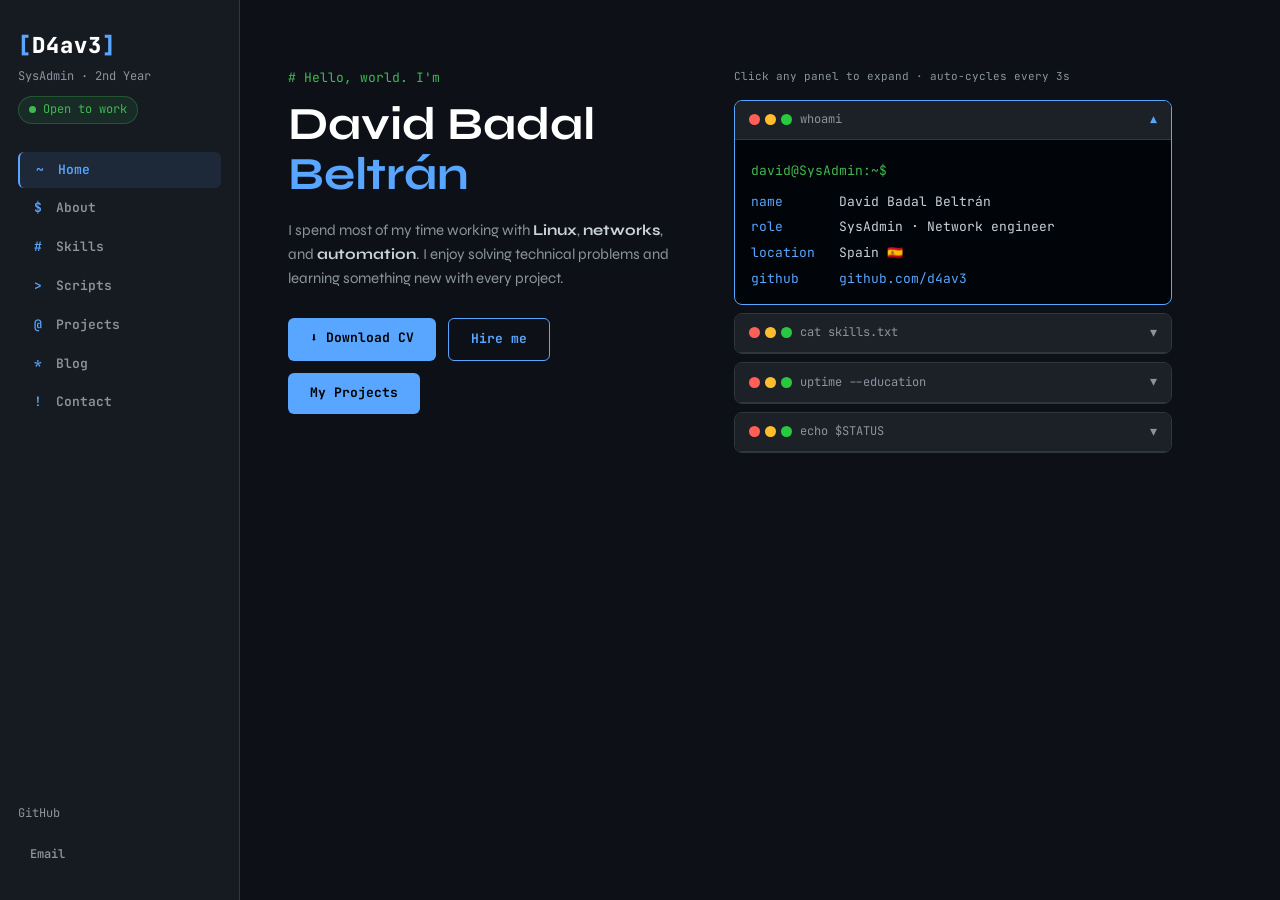
==== commit 3d334ca8: "Change words to make more sens" ====
--- a/index.html
+++ b/index.html
@@ -3,7 +3,7 @@
 <head>
   <meta charset="UTF-8">
   <meta name="viewport" content="width=device-width, initial-scale=1.0">
-  <title>D4av3 | ASIR Student &amp; Sysadmin</title>
+  <title>D4av3 | SysAdmin &amp; Sysadmin</title>
   <link rel="stylesheet" href="/css/main-style.css">
   <link rel="preconnect" href="https://fonts.googleapis.com">
   <link href="https://fonts.googleapis.com/css2?family=JetBrains+Mono:wght@400;600;700;800&family=Syne:wght@400;600;700&display=swap" rel="stylesheet">
@@ -13,7 +13,7 @@
   <aside class="sidebar" id="sidebar">
     <div class="sidebar-header">
       <div class="logo"><span class="lb">[</span>D4av3<span class="lb">]</span></div>
-      <p class="tagline">ASIR · 2nd Year</p>
+      <p class="tagline">SysAdmin · 2nd Year</p>
       <div class="status-badge"><span class="sdot"></span>Open to work</div>
     </div>
     <nav class="nav">
@@ -44,8 +44,9 @@
           <p class="hero-pre"># Hello, world. I'm</p>
           <h1 class="hero-name">David Badal<br><span class="accent">Beltrán</span></h1>
           <p class="hero-desc">
-            Second-year <strong>ASIR student</strong> — Systems &amp; Network Administration.
-            I automate, configure, and document everything.
+            I spend most of my time working with <strong>Linux</strong>, <strong>networks</strong>, and 
+            <strong>automation</strong>. I enjoy solving technical problems and learning 
+            something new with every project.
           </p>
           <div class="hero-cta">
             <a href="cv/cv-david-badal.pdf" class="btn btn-primary" download>⬇ Download CV</a>
@@ -66,13 +67,12 @@
                 <span class="term-chevron">▾</span>
               </div>
               <div class="term-body">
-                <div class="term-prompt"><span class="tp">david@asir:~$</span> <span class="tc">whoami</span></div>
+                <div class="term-prompt"><span class="tp">david@SysAdmin:~$</span> <span class="tc">whoami</span></div>
                 <div class="term-output" id="tout-0">
                   <div class="to"><span class="tk">name    </span><span class="tv">David Badal Beltrán</span></div>
-                  <div class="to"><span class="tk">role    </span><span class="tv">ASIR Student · Web Dev</span></div>
-                  <div class="to"><span class="tk">year    </span><span class="tv">2nd year (2024–2025)</span></div>
+                  <div class="to"><span class="tk">role    </span><span class="tv">SysAdmin · Network engineer</span></div>
                   <div class="to"><span class="tk">location</span><span class="tv">Spain 🇪🇸</span></div>
-                  <div class="to"><span class="tk">github  </span><span class="tv"><a href="https://github.com/d4av3-code" target="_blank">github.com/d4av3-code</a></span></div>
+                  <div class="to"><span class="tk">github  </span><span class="tv"><a href="https://github.com/d4av3" target="_blank">github.com/d4av3</a></span></div>
                 </div>
               </div>
             </div>
@@ -84,7 +84,7 @@
                 <span class="term-chevron">▾</span>
               </div>
               <div class="term-body">
-                <div class="term-prompt"><span class="tp">david@asir:~$</span> <span class="tc">cat skills.txt</span></div>
+                <div class="term-prompt"><span class="tp">david@SysAdmin:~$</span> <span class="tc">cat skills.txt</span></div>
                 <div class="term-output" id="tout-1">
                   <div class="to"><span class="tk2">[sys] </span>Linux · Windows Server · Active Directory</div>
                   <div class="to"><span class="tk2">[net] </span>TCP/IP · VLANs · DNS · DHCP · Wireshark</div>
@@ -102,14 +102,14 @@
                 <span class="term-chevron">▾</span>
               </div>
               <div class="term-body">
-                <div class="term-prompt"><span class="tp">david@asir:~$</span> <span class="tc">uptime --education</span></div>
+                <div class="term-prompt"><span class="tp">david@SysAdmin:~$</span> <span class="tc">uptime --education</span></div>
                 <div class="term-output" id="tout-2">
-                  <div class="to"><span class="tg">●</span> ASIR 2nd Year <span class="td2">2024 → now</span></div>
+                  <div class="to"><span class="tg">●</span> ASIR 2nd Year <span class="td2">2024 → 2026</span></div>
                   <div class="to tindent">OS admin, networking, scripting, DBs, security</div>
                   <div class="to"><span class="tg">✓</span> ASIR 1st Year <span class="td2">2023 → 2024</span></div>
                   <div class="to tindent">Hardware, Linux basics, bash, basic networking</div>
-                  <div class="to"><span class="tg">✓</span> DAW (Web Dev) <span class="td2">prev. experience</span></div>
-                  <div class="to tindent">HTML, CSS, JS, PHP — portfolio &amp; games</div>
+                  <div class="to"><span class="tg">✓</span> Web Dev <span class="td2">prev. experience</span></div>
+                  <div class="to tindent">HTML, CSS, JS, PHP — portfolio &amp; other frontends</div>
                 </div>
               </div>
             </div>
@@ -121,7 +121,7 @@
                 <span class="term-chevron">▾</span>
               </div>
               <div class="term-body">
-                <div class="term-prompt"><span class="tp">david@asir:~$</span> <span class="tc">echo $STATUS</span></div>
+                <div class="term-prompt"><span class="tp">david@SysAdmin:~$</span> <span class="tc">echo $STATUS</span></div>
                 <div class="term-output" id="tout-3">
                   <div class="to tg">🟢 Open to internships &amp; junior positions</div>
                   <div class="to"><span class="tk">availability</span><span class="tv">part-time / FCT practices</span></div>
@@ -144,14 +144,14 @@
       <div class="about-grid">
         <div class="about-card">
           <h3>Who am I?</h3>
-          <p>I'm David, a second-year ASIR student (Administración de Sistemas Informáticos en Red). Passionate about Linux, networking, automation and web development.</p>
+          <p>I'm David, a SysAdmin (ASIR). Passionate about Linux, networking, automation and server administration.</p>
           <p>I enjoy writing scripts that solve real problems and setting up servers from scratch. Every script on this site is something I actually wrote and used.</p>
         </div>
         <div class="about-card">
           <h3>Education</h3>
           <div class="timeline">
             <div class="tl-item">
-              <span class="tl-year">2024–Now</span>
+              <span class="tl-year">2024–2026</span>
               <div><strong>ASIR – 2nd Year</strong><p>Linux, Windows Server, networking, scripting, databases, security.</p></div>
             </div>
             <div class="tl-item">
@@ -175,7 +175,7 @@
           <h3>Languages</h3>
           <div class="lang-list">
             <div class="lang-item"><span>Spanish</span><span class="ll native">Native</span></div>
-            <div class="lang-item"><span>English</span><span class="ll b2">B2</span></div>
+            <div class="lang-item"><span>English</span><span class="ll b2">A2</span></div>
           </div>
         </div>
       </div>
@@ -265,7 +265,7 @@
     <section id="blog" class="section">
       <div class="section-header">
         <h2 class="section-title"><span class="accent">*</span> ls ./blog/</h2>
-        <p class="section-sub">Notes, guides and things I learn — mostly for other ASIR students.</p>
+        <p class="section-sub">Notes, guides and things I learn — mostly for other SysAdmins.</p>
       </div>
       <div class="blog-grid" id="blog-grid">
         <div class="loading-msg">Loading posts…</div>
@@ -282,7 +282,7 @@
           <h3>Let's talk</h3>
           <p>Looking for internships, FCT practices, or part-time sysadmin/junior work. Don't hesitate to reach out.</p>
           <ul class="contact-list">
-            <li><span class="cl">Email</span><a href="mailto:badalbeltrandavid@gmail.com">badalbeltrandavid@gmail.com</a></li>
+            <li><span class="cl">Email</span><a href="mailto:d4av3@d4av3.com">d4av3@d4av3.com</a></li>
             <li><span class="cl">GitHub</span><a href="https://github.com/d4av3" target="_blank">github.com/d4av3</a></li>
             <li><span class="cl">Location</span><span>Spain 🇪🇸</span></li>
           </ul>
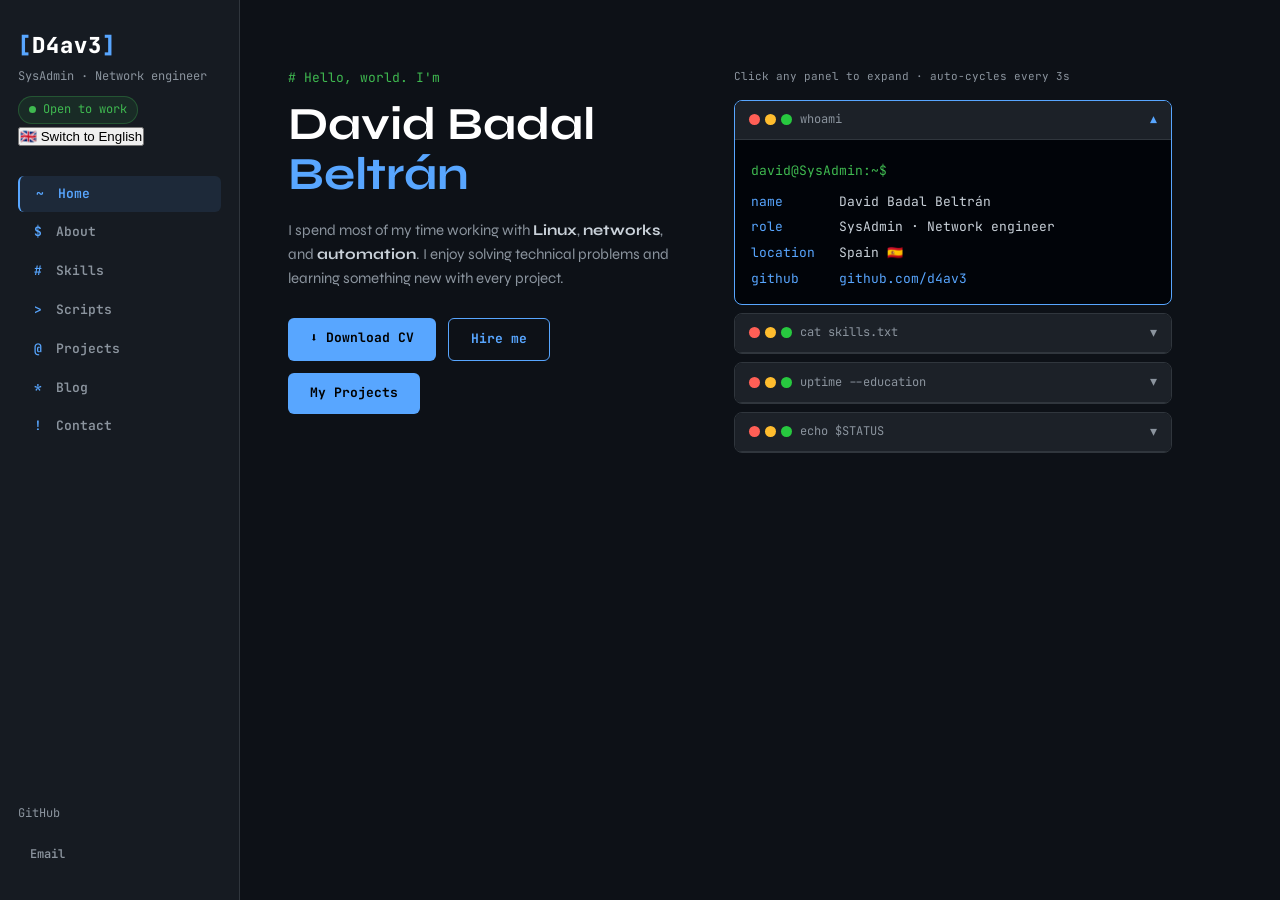
==== commit 25f6d1f7: "add google translate" ====
--- a/index.html
+++ b/index.html
@@ -12,22 +12,24 @@
 
   <aside class="sidebar" id="sidebar">
     <div class="sidebar-header">
-      <div class="logo"><span class="lb">[</span>D4av3<span class="lb">]</span></div>
-      <p class="tagline">SysAdmin · 2nd Year</p>
-      <div class="status-badge"><span class="sdot"></span>Open to work</div>
+      <div class="logo notranslate"><span class="lb">[</span>D4av3<span class="lb">]</span></div>
+      <p class="tagline notranslate">SysAdmin · Network engineer</p>
+      <div class="status-badge notranslate"><span class="sdot"></span>Open to work</div>
+      
+      <button id="lang-toggle" class="lang-btn" onclick="toggleLanguage()">🇪🇸 Switch to Spanish</button>
     </div>
     <nav class="nav">
-      <a class="nav-link active" data-section="home">   <span class="ni">~</span>Home</a>
+      <a class="nav-link active notranslate" data-section="home">   <span class="ni">~</span>Home</a>
       <a class="nav-link"        data-section="about">  <span class="ni">$</span>About</a>
-      <a class="nav-link"        data-section="skills"> <span class="ni">#</span>Skills</a>
-      <a class="nav-link"        data-section="scripts"><span class="ni">&gt;</span>Scripts</a>
+      <a class="nav-link notranslate"        data-section="skills"> <span class="ni">#</span>Skills</a>
+      <a class="nav-link notranslate"        data-section="scripts"><span class="ni">&gt;</span>Scripts</a>
       <a class="nav-link"        data-section="projects"><span class="ni">@</span>Projects</a>
       <a class="nav-link"        data-section="blog">   <span class="ni">*</span>Blog</a>
       <a class="nav-link"        data-section="contact"><span class="ni">!</span>Contact</a>
     </nav>
     <div class="sidebar-footer">
       <a href="https://github.com/d4av3" target="_blank" class="social-link">GitHub</a>
-      <a class="social-link nav-link" data-section="contact" style="cursor:pointer">Email</a>
+      <a class="social-link nav-link notranslate" data-section="contact" style="cursor:pointer">Email</a>
     </div>
   </aside>
 
@@ -37,7 +39,6 @@
 
   <main class="main-content">
 
-    <!-- HOME -->
     <section id="home" class="section active">
       <div class="hero">
         <div class="hero-text">
@@ -63,11 +64,11 @@
             <div class="term-panel" data-index="0">
               <div class="term-bar">
                 <div class="term-dots"><span class="td red"></span><span class="td yel"></span><span class="td grn"></span></div>
-                <span class="term-title">whoami</span>
+                <span class="term-title notranslate">whoami</span>
                 <span class="term-chevron">▾</span>
               </div>
               <div class="term-body">
-                <div class="term-prompt"><span class="tp">david@SysAdmin:~$</span> <span class="tc">whoami</span></div>
+                <div class="term-prompt"><span class="tp">david@SysAdmin:~$</span> <span class="tc notranslate">whoami</span></div>
                 <div class="term-output" id="tout-0">
                   <div class="to"><span class="tk">name    </span><span class="tv">David Badal Beltrán</span></div>
                   <div class="to"><span class="tk">role    </span><span class="tv">SysAdmin · Network engineer</span></div>
@@ -80,11 +81,11 @@
             <div class="term-panel" data-index="1">
               <div class="term-bar">
                 <div class="term-dots"><span class="td red"></span><span class="td yel"></span><span class="td grn"></span></div>
-                <span class="term-title">cat skills.txt</span>
+                <span class="term-title notranslate">cat skills.txt</span>
                 <span class="term-chevron">▾</span>
               </div>
               <div class="term-body">
-                <div class="term-prompt"><span class="tp">david@SysAdmin:~$</span> <span class="tc">cat skills.txt</span></div>
+                <div class="term-prompt"><span class="tp">david@SysAdmin:~$</span> <span class="tc notranslate">cat skills.txt</span></div>
                 <div class="term-output" id="tout-1">
                   <div class="to"><span class="tk2">[sys] </span>Linux · Windows Server · Active Directory</div>
                   <div class="to"><span class="tk2">[net] </span>TCP/IP · VLANs · DNS · DHCP · Wireshark</div>
@@ -98,11 +99,11 @@
             <div class="term-panel" data-index="2">
               <div class="term-bar">
                 <div class="term-dots"><span class="td red"></span><span class="td yel"></span><span class="td grn"></span></div>
-                <span class="term-title">uptime --education</span>
+                <span class="term-title notranslate">uptime --education</span>
                 <span class="term-chevron">▾</span>
               </div>
               <div class="term-body">
-                <div class="term-prompt"><span class="tp">david@SysAdmin:~$</span> <span class="tc">uptime --education</span></div>
+                <div class="term-prompt"><span class="tp">david@SysAdmin:~$</span> <span class="tc notranslate">uptime --education</span></div>
                 <div class="term-output" id="tout-2">
                   <div class="to"><span class="tg">●</span> ASIR 2nd Year <span class="td2">2024 → 2026</span></div>
                   <div class="to tindent">OS admin, networking, scripting, DBs, security</div>
@@ -117,16 +118,16 @@
             <div class="term-panel" data-index="3">
               <div class="term-bar">
                 <div class="term-dots"><span class="td red"></span><span class="td yel"></span><span class="td grn"></span></div>
-                <span class="term-title">echo $STATUS</span>
+                <span class="term-title notranslate">echo $STATUS</span>
                 <span class="term-chevron">▾</span>
               </div>
               <div class="term-body">
-                <div class="term-prompt"><span class="tp">david@SysAdmin:~$</span> <span class="tc">echo $STATUS</span></div>
+                <div class="term-prompt"><span class="tp">david@SysAdmin:~$</span> <span class="tc notranslate">echo $STATUS</span></div>
                 <div class="term-output" id="tout-3">
-                  <div class="to tg">🟢 Open to internships &amp; junior positions</div>
-                  <div class="to"><span class="tk">availability</span><span class="tv">part-time / FCT practices</span></div>
-                  <div class="to"><span class="tk">preference  </span><span class="tv">sysadmin · networks · devops</span></div>
-                  <div class="to"><span class="tk">cv          </span><span class="tv"><a href="cv/cv-david-badal.pdf" download>download PDF ↓</a></span></div>
+                  <div class="to tg">🟢 Open to Work &amp; junior positions</div>
+                  <div class="to"><span class="tk">availability</span><span class="tv">  part-time / FCT practices</span></div>
+                  <div class="to"><span class="tk">preference  </span><span class="tv"> sysadmin · networks · devops</span></div>
+                  <div class="to"><span class="tk">cv          |</span><span class="tv"><a style="background-color: #58a6ff; color: #000;" href="cv/cv-david-badal.pdf" download>download PDF ↓</a></span></div>
                 </div>
               </div>
             </div>
@@ -136,10 +137,9 @@
       </div>
     </section>
 
-    <!-- ABOUT -->
     <section id="about" class="section">
       <div class="section-header">
-        <h2 class="section-title"><span class="accent">$</span> cat about.txt</h2>
+        <h2 class="section-title notranslate"><span class="accent">$</span> cat about.txt</h2>
       </div>
       <div class="about-grid">
         <div class="about-card">
@@ -181,10 +181,9 @@
       </div>
     </section>
 
-    <!-- SKILLS -->
     <section id="skills" class="section">
       <div class="section-header">
-        <h2 class="section-title"><span class="accent">#</span> skills --list</h2>
+        <h2 class="section-title notranslate"><span class="accent">#</span> skills --list</h2>
         <p class="section-sub">Click a coding language tag to jump to Scripts filtered by that language.</p>
       </div>
       <div class="skills-grid">
@@ -229,10 +228,9 @@
       </div>
     </section>
 
-    <!-- SCRIPTS -->
     <section id="scripts" class="section">
       <div class="section-header">
-        <h2 class="section-title"><span class="accent">&gt;</span> ls ./scripts/</h2>
+        <h2 class="section-title notranslate"><span class="accent">&gt;</span> ls ./scripts/</h2>
         <p class="section-sub">Click a card to expand and read the code.</p>
       </div>
       <div class="filter-bar">
@@ -250,10 +248,9 @@
       </div>
     </section>
 
-    <!-- PROJECTS -->
     <section id="projects" class="section">
       <div class="section-header">
-        <h2 class="section-title"><span class="accent">@</span> ls ./projects/</h2>
+        <h2 class="section-title notranslate"><span class="accent">@</span> ls ./projects/</h2>
         <p class="section-sub">Mini-projects and experiments.</p>
       </div>
       <div class="projects-grid" id="projects-grid">
@@ -261,10 +258,9 @@
       </div>
     </section>
 
-    <!-- BLOG -->
     <section id="blog" class="section">
       <div class="section-header">
-        <h2 class="section-title"><span class="accent">*</span> ls ./blog/</h2>
+        <h2 class="section-title notranslate"><span class="accent">*</span> ls ./blog/</h2>
         <p class="section-sub">Notes, guides and things I learn — mostly for other SysAdmins.</p>
       </div>
       <div class="blog-grid" id="blog-grid">
@@ -272,17 +268,16 @@
       </div>
     </section>
 
-    <!-- CONTACT -->
     <section id="contact" class="section">
       <div class="section-header">
-        <h2 class="section-title"><span class="accent">!</span> contact --help</h2>
+        <h2 class="section-title notranslate"><span class="accent">!</span> contact --help</h2>
       </div>
       <div class="contact-grid">
         <div class="contact-info">
           <h3>Let's talk</h3>
           <p>Looking for internships, FCT practices, or part-time sysadmin/junior work. Don't hesitate to reach out.</p>
           <ul class="contact-list">
-            <li><span class="cl">Email</span><a href="mailto:d4av3@d4av3.com">d4av3@d4av3.com</a></li>
+            <li><span class="cl notranslate">Email</span><a href="mailto:d4av3@d4av3.com">d4av3@d4av3.com</a></li>
             <li><span class="cl">GitHub</span><a href="https://github.com/d4av3" target="_blank">github.com/d4av3</a></li>
             <li><span class="cl">Location</span><span>Spain 🇪🇸</span></li>
           </ul>
@@ -295,7 +290,7 @@
               <input type="text" id="c-name" placeholder="Your name" required>
             </div>
             <div class="form-group">
-              <label for="c-email">Email</label>
+              <label for="c-email notranslate">Email</label>
               <input type="email" id="c-email" placeholder="you@email.com" required>
             </div>
             <div class="form-group">
@@ -311,6 +306,19 @@
 
   </main>
 
+  <div id="google_translate_element" style="position: absolute; left: -9999px; width: 1px; height: 1px; overflow: hidden;"></div>
+  
+  <script type="text/javascript">
+    function googleTranslateElementInit() {
+      new google.translate.TranslateElement({
+        pageLanguage: 'en', 
+        includedLanguages: 'en,es', 
+        autoDisplay: false
+      }, 'google_translate_element');
+    }
+  </script>
+  <script type="text/javascript" src="https://translate.google.com/translate_a/element.js?cb=googleTranslateElementInit"></script>
+
   <script src="js/main.js"></script>
 </body>
-</html>
+</html>
--- a/css/main-style.css
+++ b/css/main-style.css
@@ -746,4 +746,39 @@
 }
 @media (max-width: 480px) {
   .projects-subgrid { grid-template-columns: 1fr; }
+}
+
+/* ────────────────────────────────
+   INVISIBLE GOOGLE TRANSLATE STYLES (AGGRESSIVE)
+   ──────────────────────────────── */
+
+/* 1. Target dynamically injected top bars and iframes directly in the body */
+body > .skiptranslate,
+iframe.goog-te-banner-frame,
+.goog-te-banner-frame.skiptranslate,
+iframe.skiptranslate {
+  display: none !important;
+  visibility: hidden !important;
+  opacity: 0 !important;
+  height: 0 !important;
+}
+
+/* 2. Reset ANY spacing or shifting Google tries to force on the page */
+html, 
+body {
+  top: 0px !important;
+  margin-top: 0px !important;
+  padding-top: 0px !important;
+  position: static !important;
+}
+
+/* 3. Hide the pop-up tooltips and text highlighting */
+#goog-gt-tt, 
+.goog-te-balloon-frame {
+  display: none !important;
+}
+.goog-text-highlight {
+  background: none !important;
+  box-shadow: none !important;
+  border: none !important;
 }
